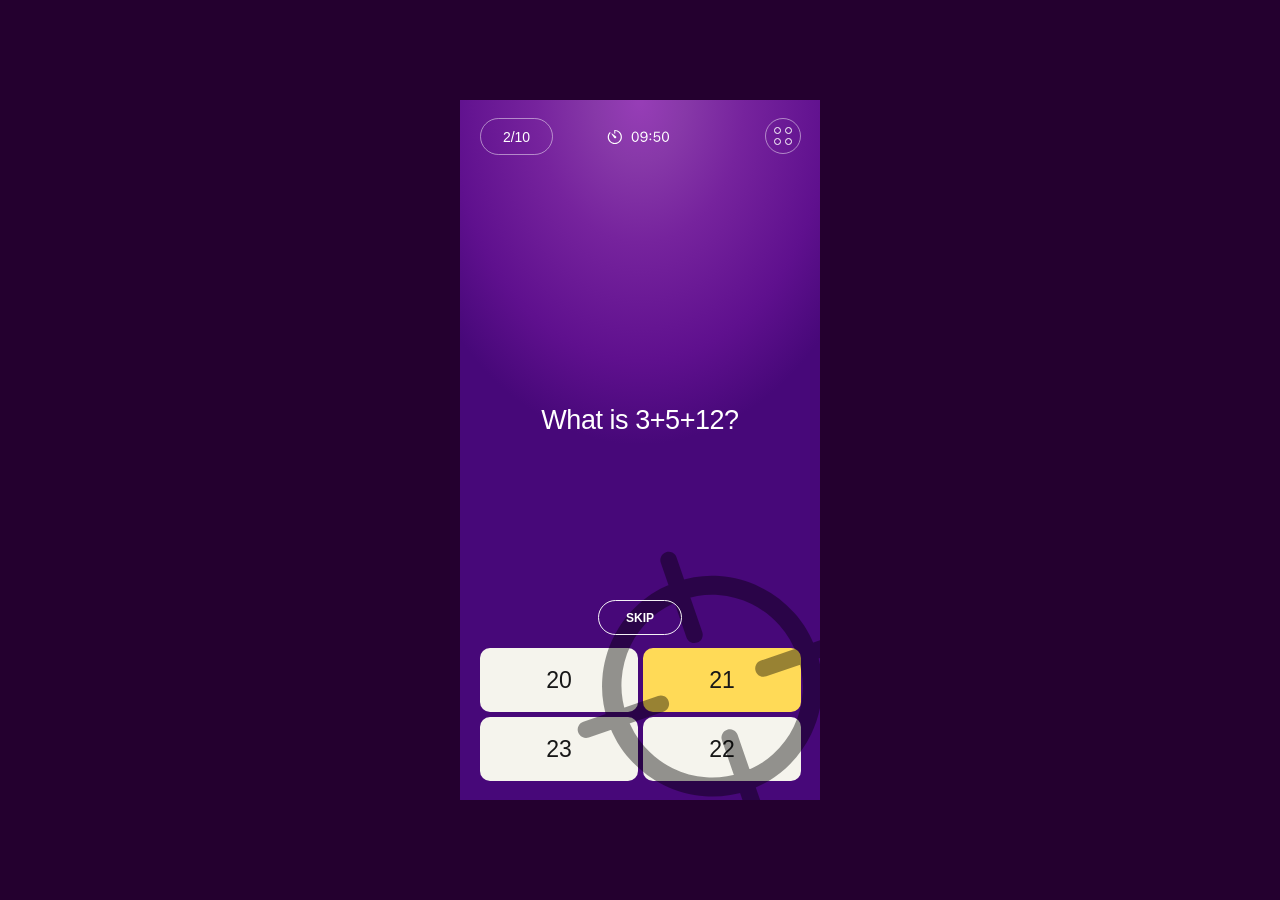
==== secondpage.html @ ff0d1053 "add second page" ====
<!DOCTYPE html>
<html lang="en">
<head>
    <meta charset="UTF-8">

    <meta
        name="viewport"
        content="width=device-width, initial-scale=1.0, viewport-fit=cover"
    >

    <title>Quiz</title>

    <link rel="stylesheet" href="styles/secondpage.css">
</head>

<body>

    <!-- Desktop shows this as a mobile-sized screen -->
    <div class="mobile-preview">

        <main class="quiz-screen">

            <!-- =========================
                 TOP PROGRESS
            ========================== -->

            <div class="progress">
                2/10
            </div>


            <!-- =========================
                 TIMER
            ========================== -->

            <div class="timer">

               <img
        src="assets/Stack 4.svg"
        class="timer-icon"
        alt="Timer"
    >

            </div>


            <!-- =========================
                 MENU
            ========================== -->

            <button class="menu-button">

                <span></span>
                <span></span>
                <span></span>
                <span></span>

            </button>


            <!-- =========================
                 QUESTION
            ========================== -->

            <div class="question">
                What is 3+5+12?
            </div>


            <!-- =========================
                 SKIP
            ========================== -->

            <button class="skip-button">
                SKIP
            </button>


            <!-- =========================
                 ANSWERS
            ========================== -->

            <div class="answers">

                <button class="answer">
                    20
                </button>

                <button class="answer selected">
                    21
                </button>

                <button class="answer">
                    23
                </button>

                <button class="answer">
                    22
                </button>

            </div>


            <!-- =========================
                 YOUR DECORATION IMAGE
            ========================== -->

            <img
                src="assets/Shape.svg"
                class="quiz-decoration"
                alt=""
            >

        </main>

    </div>

</body>
</html>
---- styles/secondpage.css ----
/* =====================================================
   RESET
===================================================== */

* {
    margin: 0;
    padding: 0;
    box-sizing: border-box;
}

html,
body {
    width: 100%;
    height: 100%;
}

body {
    overflow: hidden;

    font-family:
        Arial,
        Helvetica,
        sans-serif;

    background: #24002f;
}


/* =====================================================
   DESKTOP AREA

   The actual quiz remains a 360px mobile screen.
===================================================== */

.mobile-preview {
    width: 100%;
    height: 100dvh;

    display: flex;
    align-items: center;
    justify-content: center;

    overflow: hidden;
}


/* =====================================================
   MOBILE SCREEN
===================================================== */

.quiz-screen {
    position: relative;

    width: 360px;
    height: 700px;

    flex: 0 0 360px;

    overflow: hidden;

    background:
        radial-gradient(
            ellipse 85% 60% at 50% 0%,
            #963db6 1%,
            #8738a8 15%,
            #76239d 34%,
            #5f108e 62%,
            #470879 82%
        );

    color: #ffffff;

    isolation: isolate;
}


/* =====================================================
   PROGRESS - 2/10
===================================================== */

.progress {
    position: absolute;

    top: 18px;
    left: 20px;

    width: 73px;
    height: 37px;

    display: flex;
    align-items: center;
    justify-content: center;

    border: 1px solid rgba(255, 255, 255, 0.48);

    border-radius: 22px;

    color: #ffffff;

    font-size: 14px;
    font-weight: 400;

    line-height: 1;

    z-index: 20;
}


/* =====================================================
   TIMER
===================================================== */

.timer {
    position: absolute;

    top: 29px;
    left: 50%;

    transform: translateX(-50%);

    width: auto;
    height: 16px;

    display: flex;
    align-items: center;

    z-index: 20;
}

.timer-icon {
    display: block;

    width: auto;
    height: 106px;

    object-fit: contain;
}
/* =====================================================
   CLOCK
===================================================== */

.clock {
    position: relative;

    width: 13px;
    height: 13px;

    display: block;

    border: 1.6px solid #ffffff;

    border-radius: 50%;
}


/* clock hand */

.clock-hand {
    position: absolute;

    width: 1.5px;
    height: 4px;

    left: 5px;
    top: 2px;

    background: #ffffff;

    border-radius: 2px;

    transform-origin: bottom center;

    transform: rotate(-8deg);
}


/* little clock tail */

.clock-hand::after {
    content: "";

    position: absolute;

    width: 4px;
    height: 1.5px;

    left: 0;
    bottom: -1px;

    background: #ffffff;

    border-radius: 2px;

    transform-origin: left center;

    transform: rotate(40deg);
}


/* =====================================================
   TOP RIGHT MENU
===================================================== */

.menu-button {
    position: absolute;

    top: 18px;
    right: 19px;

    width: 36px;
    height: 36px;

    padding: 0;

    display: grid;

    grid-template-columns: 7px 7px;
    grid-template-rows: 7px 7px;

    align-content: center;
    justify-content: center;

    gap: 4px;

    background: transparent;

    border: 1px solid rgba(255, 255, 255, 0.48);

    border-radius: 50%;

    z-index: 20;
}


/* four circles */

.menu-button span {
    width: 7px;
    height: 7px;

    display: block;

    border: 1.2px solid #ffffff;

    border-radius: 50%;
}


/* =====================================================
   QUESTION
===================================================== */

.question {
    position: absolute;

    top: 304px;
    left: 0;

    width: 100%;

    padding: 0 10px;

    text-align: center;

    color: #ffffff;

    font-size: 27px;

    font-weight: 400;

    line-height: 1.2;

    letter-spacing: -0.45px;

    z-index: 15;
}


/* =====================================================
   SKIP BUTTON
===================================================== */

.skip-button {
    position: absolute;

    top: 500px;
    left: 50%;

    transform: translateX(-50%);

    width: 84px;
    height: 35px;

    padding: 0;

    display: flex;
    align-items: center;
    justify-content: center;

    background: transparent;

    border: 1px solid rgba(255, 255, 255, 0.95);

    border-radius: 20px;

    color: #ffffff;

    font-family: Arial, Helvetica, sans-serif;

    font-size: 12px;
    font-weight: 700;

    line-height: 1;

    z-index: 20;

    cursor: pointer;

    -webkit-tap-highlight-color: transparent;
}


/* =====================================================
   ANSWERS
===================================================== */

.answers {
    position: absolute;

    left: 20px;
    right: 19px;

    bottom: 19px;

    height: 133px;

    display: grid;

    grid-template-columns:
        minmax(0, 1fr)
        minmax(0, 1fr);

    grid-template-rows:
        64px
        64px;

    column-gap: 5px;
    row-gap: 5px;

    z-index: 5;
}


/* =====================================================
   ANSWER BUTTON
===================================================== */

.answer {
    width: 100%;
    height: 64px;

    padding: 0;

    display: flex;
    align-items: center;
    justify-content: center;

    border: none;

    border-radius: 10px;

    background: #f5f4ed;

    color: #171717;

    font-family:
        Arial,
        Helvetica,
        sans-serif;

    font-size: 23px;

    font-weight: 400;

    line-height: 1;

    cursor: pointer;

    -webkit-tap-highlight-color: transparent;
}


/* selected answer */

.answer.selected {
    background: #ffda57;
}


/* =====================================================
   YOUR EXISTING GREY DECORATION IMAGE
===================================================== */

.quiz-decoration {
    position: absolute;

    /*
       Adjust these two values if your
       original image has slightly different
       transparent spacing.
    */

    width: 362px;
    height: auto;

    right: -74px;
    bottom: -68px;

    display: block;

    object-fit: contain;

    z-index: 10;

    pointer-events: none;

    user-select: none;
     opacity: 0.40;
}


/* =====================================================
   IMPORTANT:
   KEEP THE DECORATION ABOVE ANSWERS

   z-index order:

   Background        = base
   Answers           = 5
   Decoration image  = 10
   Question          = 15
   Top controls      = 20
===================================================== */


/* =====================================================
   MOBILE BROWSER SUPPORT
===================================================== */

@supports not (height: 100dvh) {

    .mobile-preview {
        height: 100vh;
    }
}
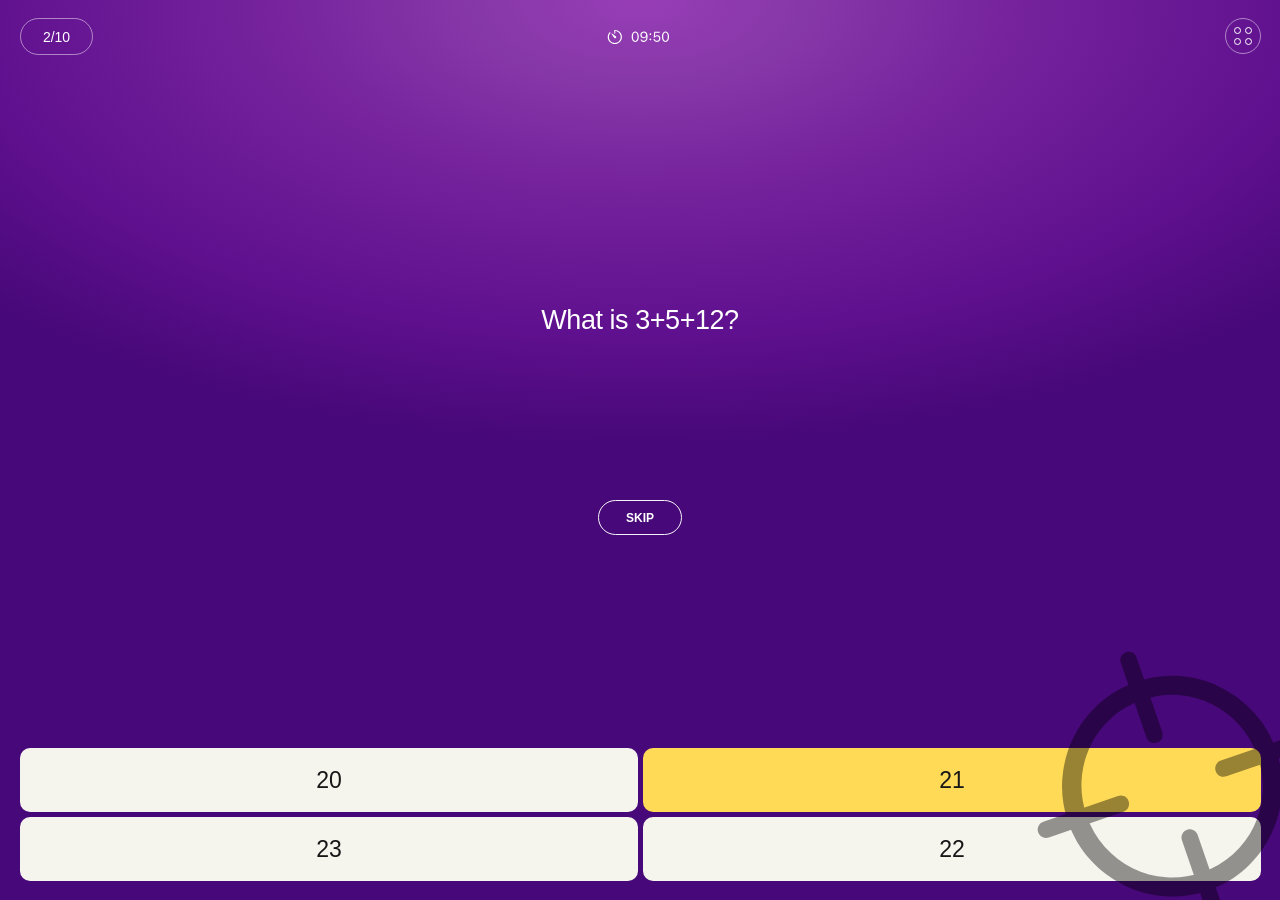
==== commit 692f1fb7: "update the secondpage" ====
--- a/secondpage.html
+++ b/secondpage.html
@@ -16,7 +16,7 @@
 <body>
 
     <!-- Desktop shows this as a mobile-sized screen -->
-    <div class="mobile-preview">
+    <!-- <div class="mobile-preview"> -->
 
         <main class="quiz-screen">
 
@@ -113,7 +113,7 @@
 
         </main>
 
-    </div>
+    <!-- </div> -->
 
 </body>
 </html>
--- a/styles/secondpage.css
+++ b/styles/secondpage.css
@@ -32,7 +32,7 @@
    The actual quiz remains a 360px mobile screen.
 ===================================================== */
 
-.mobile-preview {
+/* .mobile-preview {
     width: 100%;
     height: 100dvh;
 
@@ -41,7 +41,7 @@
     justify-content: center;
 
     overflow: hidden;
-}
+} */
 
 
 /* =====================================================
@@ -51,8 +51,8 @@
 .quiz-screen {
     position: relative;
 
-    width: 360px;
-    height: 700px;
+    width: 100%;
+    height: 100dvh;
 
     flex: 0 0 360px;
 
@@ -69,8 +69,11 @@
         );
 
     color: #ffffff;
-
+display: flex;
+    align-items: center;
+    justify-content: center;
     isolation: isolate;
+    overflow: hidden;
 }
 
 
